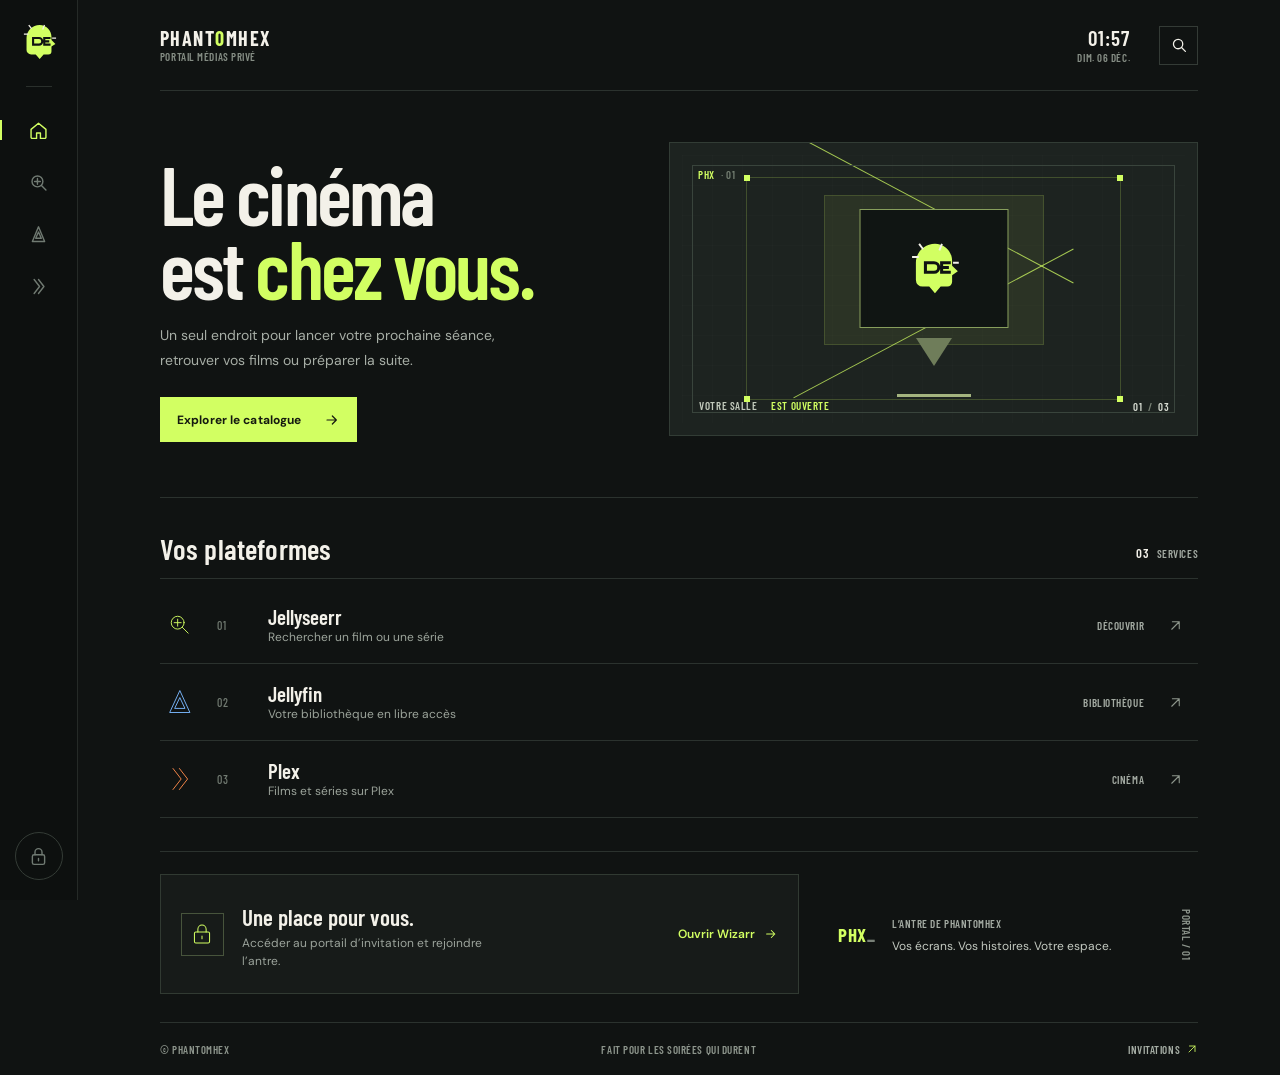
==== index.html @ d04395af "feat: build Phant0mhex media portal and Wizarr stack" ====
<!doctype html>
<html lang="fr">
  <head>
    <meta charset="utf-8" />
    <meta name="viewport" content="width=device-width, initial-scale=1" />
    <meta name="theme-color" content="#101312" />
    <meta name="description" content="L’antre de Phant0mhex — votre cinéma privé, ses bibliothèques et ses invitations." />
    <title>L’antre de Phant0mhex</title>
    <link rel="icon" href="/assets/phantomhex-mark.svg" type="image/svg+xml" />
    <link rel="stylesheet" href="/styles.css" />
    <script src="/app.js" defer></script>
  </head>
  <body>
    <div class="app-shell">
      <aside class="rail" aria-label="Navigation principale">
        <a class="brand-mark" href="#accueil" aria-label="L’antre de Phant0mhex, accueil">
          <img src="/assets/phantomhex-mark.svg" alt="" width="42" height="42" />
        </a>
        <div class="rail-rule"></div>
        <a class="rail-link is-current" href="#accueil" aria-label="Accueil" aria-current="page">
          <svg viewBox="0 0 24 24" aria-hidden="true"><path d="m3.5 10.7 8.5-7 8.5 7v9.1a1.2 1.2 0 0 1-1.2 1.2h-5.1v-6.2h-4.4V21H4.7a1.2 1.2 0 0 1-1.2-1.2z" /></svg>
        </a>
        <a class="rail-link" href="https://scout.phantomhex.cc" target="_blank" rel="noreferrer" aria-label="Rechercher des médias">
          <svg viewBox="0 0 24 24" aria-hidden="true"><circle cx="10.8" cy="10.8" r="6.2" /><path d="m15.4 15.4 5.1 5.1M10.8 7.5v6.6M7.5 10.8h6.6" /></svg>
        </a>
        <a class="rail-link" href="https://jf.phantomhex.cc" target="_blank" rel="noreferrer" aria-label="Jellyfin">
          <svg viewBox="0 0 24 24" aria-hidden="true"><path d="M12 3.2 19 20H5z" /><path d="m12 9.1 3.2 7.2H8.8z" /></svg>
        </a>
        <a class="rail-link" href="https://vision.phantomhex.cc" target="_blank" rel="noreferrer" aria-label="Plex">
          <svg viewBox="0 0 24 24" aria-hidden="true"><path d="m7 4 6.2 8L7 20M12 4l6.2 8-6.2 8" /></svg>
        </a>
        <div class="rail-spacer"></div>
        <a class="rail-link rail-user" href="https://lock.phantomhex.cc" target="_blank" rel="noreferrer" aria-label="Invitations">
          <svg viewBox="0 0 24 24" aria-hidden="true"><rect x="5" y="10" width="14" height="11" rx="2" /><path d="M8 10V7a4 4 0 0 1 8 0v3M12 14.2v2.6" /></svg>
        </a>
      </aside>

      <main id="accueil" class="main-content">
        <header class="topbar">
          <a class="wordmark" href="#accueil">
            <span class="wordmark-name">PHANT<span>0</span>MHEX</span>
            <span class="wordmark-subtitle">PORTAIL MÉDIAS PRIVÉ</span>
          </a>
          <div class="topbar-tools">
            <div class="clock-block" aria-label="Heure locale">
              <span id="clock" class="clock-time">--:--</span>
              <span id="today" class="clock-date">-- / --</span>
            </div>
            <button class="search-toggle" id="search-toggle" aria-label="Rechercher un service" aria-expanded="false" aria-controls="service-search">
              <svg viewBox="0 0 24 24" aria-hidden="true"><circle cx="10.8" cy="10.8" r="6.2" /><path d="m15.4 15.4 5.1 5.1" /></svg>
            </button>
          </div>
        </header>

        <section class="hero" aria-labelledby="hero-title">
          <div class="hero-copy">
            <h1 id="hero-title">Le cinéma<br />est <em>chez vous.</em></h1>
            <p>Un seul endroit pour lancer votre prochaine séance, retrouver vos films ou préparer la suite.</p>
            <a class="button button-primary" href="https://scout.phantomhex.cc" target="_blank" rel="noreferrer">
              <span>Explorer le catalogue</span>
              <svg viewBox="0 0 24 24" aria-hidden="true"><path d="M4.5 12h14m-6-6 6 6-6 6" /></svg>
            </a>
          </div>

          <div class="hero-art" aria-hidden="true">
            <div class="art-grid"></div>
            <div class="art-frame"><span class="frame-corner corner-tl"></span><span class="frame-corner corner-tr"></span><span class="frame-corner corner-bl"></span><span class="frame-corner corner-br"></span></div>
            <div class="screen-object">
              <div class="screen-glow"></div>
              <div class="screen-beam beam-a"></div><div class="screen-beam beam-b"></div>
              <div class="screen-face"><img src="/assets/phantomhex-mark.svg" alt="" /></div>
              <div class="screen-base"></div>
            </div>
            <div class="art-stamp"><span>PHX</span><span>· 01</span></div>
            <div class="art-caption"><span>VOTRE SALLE</span><span>EST OUVERTE</span></div>
            <div class="art-index">01 <span>/</span> 03</div>
          </div>
        </section>

        <section class="services-section" aria-labelledby="services-title">
          <div class="section-heading">
            <div><h2 id="services-title">Vos plateformes</h2></div>
            <div class="service-count"><span>03</span> SERVICES</div>
          </div>
          <div class="service-list" id="service-list">
            <a class="service-row service-scout" href="https://scout.phantomhex.cc" target="_blank" rel="noreferrer" data-search="jellyseerr scout recherche demande film série médias">
              <span class="service-glyph glyph-scout" aria-hidden="true"><svg viewBox="0 0 48 48"><circle cx="20" cy="20" r="11"/><path d="m28 28 10 10M20 14v12M14 20h12"/></svg></span>
              <span class="service-number">01</span>
              <span class="service-main"><span class="service-name">Jellyseerr</span><span class="service-description">Rechercher un film ou une série</span></span>
              <span class="service-tag">DÉCOUVRIR</span>
              <span class="service-open" aria-hidden="true"><svg viewBox="0 0 24 24"><path d="M6 18 18 6M7 6h11v11"/></svg></span>
            </a>
            <a class="service-row service-jellyfin" href="https://jf.phantomhex.cc" target="_blank" rel="noreferrer" data-search="jellyfin bibliothèque libre lecture média">
              <span class="service-glyph glyph-jellyfin" aria-hidden="true"><svg viewBox="0 0 48 48"><path d="m24 5 17 37H7z"/><path d="m24 17 8.5 18h-17z"/></svg></span>
              <span class="service-number">02</span>
              <span class="service-main"><span class="service-name">Jellyfin</span><span class="service-description">Votre bibliothèque en libre accès</span></span>
              <span class="service-tag">BIBLIOTHÈQUE</span>
              <span class="service-open" aria-hidden="true"><svg viewBox="0 0 24 24"><path d="M6 18 18 6M7 6h11v11"/></svg></span>
            </a>
            <a class="service-row service-plex" href="https://vision.phantomhex.cc" target="_blank" rel="noreferrer" data-search="plex films séries cinéma serveur">
              <span class="service-glyph glyph-plex" aria-hidden="true"><svg viewBox="0 0 48 48"><path d="m12 6 14 18-14 18M23 6l14 18-14 18"/></svg></span>
              <span class="service-number">03</span>
              <span class="service-main"><span class="service-name">Plex</span><span class="service-description">Films et séries sur Plex</span></span>
              <span class="service-tag">CINÉMA</span>
              <span class="service-open" aria-hidden="true"><svg viewBox="0 0 24 24"><path d="M6 18 18 6M7 6h11v11"/></svg></span>
            </a>
          </div>
          <div class="search-panel" id="service-search" hidden>
            <label for="service-query">Rechercher une plateforme</label>
            <div class="search-field"><svg viewBox="0 0 24 24" aria-hidden="true"><circle cx="10.8" cy="10.8" r="6.2"/><path d="m15.4 15.4 5.1 5.1"/></svg><input id="service-query" type="search" placeholder="Plex, Jellyfin, recherche…" autocomplete="off" /><button id="search-clear" aria-label="Effacer la recherche">×</button></div>
            <p class="search-empty" id="search-empty" hidden>Aucun service ne correspond à cette recherche.</p>
          </div>
        </section>

        <section class="lower-band" aria-label="Accès complémentaires">
          <div class="invite-panel">
            <div class="invite-symbol" aria-hidden="true"><svg viewBox="0 0 32 32"><rect x="5" y="13" width="22" height="16" rx="2"/><path d="M10 13V9a6 6 0 0 1 12 0v4M16 19v4"/></svg></div>
            <div class="invite-copy"><h2>Une place pour vous.</h2><p>Accéder au portail d’invitation et rejoindre l’antre.</p></div>
            <a class="text-link" href="https://lock.phantomhex.cc" target="_blank" rel="noreferrer"><span>Ouvrir Wizarr</span><svg viewBox="0 0 24 24" aria-hidden="true"><path d="M4.5 12h14m-6-6 6 6-6 6"/></svg></a>
          </div>
          <div class="system-note"><span class="note-mark">PHX<span>_</span></span><div><span class="section-label">L’ANTRE DE PHANT0MHEX</span><p>Vos écrans. Vos histoires. Votre espace.</p></div><span class="note-version">PORTAL / 01</span></div>
        </section>

        <footer class="footer"><span>© PHANT0MHEX</span><span>FAIT POUR LES SOIRÉES QUI DURENT</span><a href="https://lock.phantomhex.cc" target="_blank" rel="noreferrer">INVITATIONS <svg viewBox="0 0 24 24" aria-hidden="true"><path d="M6 18 18 6M7 6h11v11"/></svg></a></footer>
      </main>
    </div>
  </body>
</html>
---- styles.css ----
@font-face { font-display: swap; font-family: 'Barlow Condensed'; font-style: normal; font-weight: 500; src: url('/assets/fonts/barlow-condensed-500.woff2') format('woff2'); }
@font-face { font-display: swap; font-family: 'Barlow Condensed'; font-style: normal; font-weight: 600; src: url('/assets/fonts/barlow-condensed-600.woff2') format('woff2'); }
@font-face { font-display: swap; font-family: 'Barlow Condensed'; font-style: normal; font-weight: 700; src: url('/assets/fonts/barlow-condensed-700.woff2') format('woff2'); }
@font-face { font-display: swap; font-family: 'DM Sans'; font-style: normal; font-weight: 400 700; src: url('/assets/fonts/dm-sans-variable.woff2') format('woff2'); }

:root {
  color-scheme: dark;
  --ink: #101312;
  --panel: #171b19;
  --panel-raised: #1d2320;
  --line: #2b322e;
  --paper: #f3f1e9;
  --muted: #a3aaa2;
  --acid: #d2ff62;
  --orange: #ff8b4b;
  --blue: #7ab8ff;
  --font-display: 'Barlow Condensed', 'Arial Narrow', sans-serif;
  --font-body: 'DM Sans', 'Avenir Next', sans-serif;
}

* { box-sizing: border-box; }
html { scroll-behavior: smooth; scrollbar-color: #596158 var(--ink); }
body { margin: 0; min-width: 320px; background: var(--ink); color: var(--paper); font-family: var(--font-body); font-size: 14px; -webkit-font-smoothing: antialiased; }
::selection { color: var(--ink); background: var(--acid); }
button, input { font: inherit; }
a { color: inherit; }
a:focus-visible, button:focus-visible, input:focus-visible { outline: 2px solid var(--acid); outline-offset: 4px; }
svg { display: block; }
.app-shell { min-height: 100vh; }
.rail { align-items: center; background: #0d100f; border-right: 1px solid #252a27; display: flex; flex-direction: column; inset: 0 auto 0 0; padding: 21px 0 16px; position: fixed; width: 78px; z-index: 5; }
.brand-mark { display: grid; height: 42px; place-items: center; width: 42px; }
.brand-mark img { display: block; height: 42px; width: 42px; }
.rail-rule { background: #2a302c; height: 1px; margin: 23px 0 17px; width: 26px; }
.rail-link { align-items: center; color: #707a72; display: grid; height: 48px; justify-items: center; margin: 2px 0; position: relative; transition: color 180ms ease, background 180ms ease; width: 48px; }
.rail-link:hover, .rail-link.is-current { color: var(--acid); }
.rail-link.is-current::before { background: var(--acid); content: ''; height: 20px; left: -15px; position: absolute; width: 2px; }
.rail-link svg { fill: none; height: 21px; stroke: currentColor; stroke-linecap: round; stroke-linejoin: round; stroke-width: 1.6; width: 21px; }
.rail-spacer { flex: 1; }
.rail-user { border: 1px solid #343c36; border-radius: 50%; margin-bottom: 4px; }
.main-content { margin-left: 78px; max-width: 1700px; padding: 0 clamp(28px, 6.4vw, 106px); }
.topbar { align-items: center; border-bottom: 1px solid var(--line); display: flex; height: 91px; justify-content: space-between; }
.wordmark { display: flex; flex-direction: column; gap: 2px; text-decoration: none; }
.wordmark-name { font-family: var(--font-display); font-size: 20px; font-weight: 700; letter-spacing: .075em; line-height: 1; }
.wordmark-name span { color: var(--acid); }
.wordmark-subtitle, .section-label, .service-tag, .service-count, .clock-date, .footer, .art-caption, .art-index, .art-stamp, .note-version { font-family: var(--font-display); font-size: 11px; font-weight: 600; letter-spacing: .05em; }
.wordmark-subtitle { color: #858d84; }
.topbar-tools { align-items: center; display: flex; gap: 29px; }
.clock-block { align-items: flex-end; display: flex; flex-direction: column; gap: 3px; }
.clock-time { font-family: var(--font-display); font-size: 21px; font-weight: 600; letter-spacing: .045em; line-height: 1; }
.clock-date { color: #858d84; }
.search-toggle { align-items: center; background: transparent; border: 1px solid #343b36; color: var(--paper); cursor: pointer; display: grid; height: 39px; justify-items: center; transition: border-color 160ms ease, color 160ms ease; width: 39px; }
.search-toggle:hover, .search-toggle[aria-expanded='true'] { border-color: var(--acid); color: var(--acid); }
.search-toggle svg { fill: none; height: 18px; stroke: currentColor; stroke-linecap: round; stroke-width: 1.7; width: 18px; }
.hero { align-items: center; display: grid; gap: clamp(26px, 6vw, 82px); grid-template-columns: minmax(330px, .9fr) minmax(390px, 1.1fr); min-height: 385px; padding: 40px 0 50px; }
.hero-copy { max-width: 480px; padding: 5px 0; }
.section-label { color: #a6aea6; }
h1, h2, p { margin-top: 0; }
h1 { font-family: var(--font-display); font-size: clamp(56px, 6.4vw, 88px); font-weight: 600; letter-spacing: -.035em; line-height: .9; margin: 21px 0 19px; }
h1 em { color: var(--acid); font-style: normal; }
.hero-copy > p { color: #a7aea6; font-size: 14px; line-height: 1.75; margin: 0 0 25px; max-width: 350px; }
.button { align-items: center; display: inline-flex; font-size: 12px; font-weight: 700; gap: 23px; justify-content: space-between; letter-spacing: .01em; min-height: 45px; padding: 0 17px; text-decoration: none; transition: background 170ms ease, color 170ms ease, transform 170ms ease; }
.button:hover { transform: translateY(-2px); }
.button-primary { background: var(--acid); color: #151910; }
.button-primary:hover { background: #e0ff8b; }
.button svg, .text-link svg { fill: none; height: 16px; stroke: currentColor; stroke-linecap: round; stroke-linejoin: round; stroke-width: 1.8; width: 16px; }
.hero-art { background: var(--panel-raised); border: 1px solid #323c35; height: 294px; overflow: hidden; padding: 12px; position: relative; }
.hero-art::after { border: 1px solid #39443c; content: ''; inset: 22px; pointer-events: none; position: absolute; }
.art-grid { background-image: linear-gradient(#ffffff07 1px, transparent 1px), linear-gradient(90deg, #ffffff07 1px, transparent 1px); background-size: 30px 30px; inset: 12px; opacity: .45; position: absolute; }
.art-frame { border: 1px solid #d2ff6233; inset: 34px 76px 35px 76px; position: absolute; }
.frame-corner { background: var(--acid); height: 6px; position: absolute; width: 6px; }
.corner-tl { left: -3px; top: -3px; }.corner-tr { right: -3px; top: -3px; }.corner-bl { bottom: -3px; left: -3px; }.corner-br { bottom: -3px; right: -3px; }
.screen-object { height: 190px; left: 50%; position: absolute; top: 47px; transform: translateX(-50%); width: min(44%, 220px); }
.screen-glow { background: #d2ff6213; border: 1px solid #d2ff6225; height: 150px; left: 50%; position: absolute; top: 5px; transform: translateX(-50%); width: 100%; }
.screen-beam { background: var(--acid); height: 1px; opacity: .75; position: absolute; top: 18px; transform-origin: center; width: 144%; }
.beam-a { left: -22%; transform: rotate(28deg); }.beam-b { left: -22%; top: 133px; transform: rotate(-28deg); }
.screen-face { align-items: center; background: #101513; border: 7px solid #101513; outline: 1px solid #879e5c; display: grid; height: 117px; left: 50%; place-items: center; position: absolute; top: 20px; transform: translateX(-50%); width: 147px; }
.screen-face img { height: 61px; image-rendering: auto; width: 61px; }
.screen-base { border-bottom: 0; border-left: 18px solid transparent; border-right: 18px solid transparent; border-top: 28px solid #6f7d5a; bottom: 14px; height: 0; left: calc(50% - 18px); position: absolute; width: 0; }
.screen-base::after { background: #a4b47f; bottom: -31px; content: ''; height: 3px; left: -37px; position: absolute; width: 74px; }
.art-stamp { color: var(--acid); left: 28px; position: absolute; top: 25px; }
.art-stamp span + span { color: #727d70; margin-left: 6px; }
.art-caption { bottom: 23px; color: #c3cbbd; display: flex; gap: 14px; left: 29px; position: absolute; }
.art-caption span:last-child { color: var(--acid); }
.art-index { bottom: 22px; color: #d6dbd1; position: absolute; right: 28px; }
.art-index span { color: #798276; padding: 0 3px; }
.services-section { border-top: 1px solid var(--line); padding: 28px 0 33px; }
.section-heading { align-items: flex-end; display: flex; justify-content: space-between; margin-bottom: 13px; }
.section-heading h2 { font-family: var(--font-display); font-size: 29px; font-weight: 600; letter-spacing: .005em; line-height: 1.1; margin: 7px 0 0; }
.service-count { color: #a3aaa2; padding-bottom: 4px; }
.service-count span { color: var(--paper); font-size: 13px; margin-right: 5px; }
.service-list { border-top: 1px solid var(--line); padding-top: 8px; }
.service-row { align-items: center; border-bottom: 1px solid var(--line); display: grid; gap: 17px; grid-template-columns: 40px 34px minmax(170px, 1fr) auto 30px; min-height: 77px; padding: 0 7px 0 0; text-decoration: none; transition: background 160ms ease; }
.service-row:hover { background: #1a201c; }
.service-glyph { align-items: center; display: grid; height: 40px; justify-items: center; width: 40px; }
.service-glyph svg { fill: none; height: 28px; stroke: currentColor; stroke-linecap: round; stroke-linejoin: round; stroke-width: 1.6; width: 28px; }
.glyph-scout { color: var(--acid); }.glyph-jellyfin { color: var(--blue); }.glyph-plex { color: var(--orange); }
.service-number { color: #727b72; font-family: var(--font-display); font-size: 12px; letter-spacing: .09em; }
.service-main { display: flex; flex-direction: column; gap: 2px; }
.service-name { font-family: var(--font-display); font-size: 21px; font-weight: 600; line-height: 1; }
.service-description { color: #9ba39a; font-size: 12px; }
.service-tag { color: #a3aaa2; justify-self: end; }
.service-open { align-items: center; color: #8d968c; display: grid; height: 28px; justify-items: center; width: 28px; }
.service-open svg { fill: none; height: 15px; stroke: currentColor; stroke-linecap: round; stroke-linejoin: round; stroke-width: 1.7; width: 15px; }
.service-row:hover .service-open { color: var(--acid); }
.search-panel { background: var(--panel); border: 1px solid #303931; margin-top: 16px; padding: 16px; }
.search-panel label { color: #abb3aa; display: block; font-family: var(--font-display); font-size: 12px; font-weight: 600; letter-spacing: .1em; margin-bottom: 9px; text-transform: uppercase; }
.search-field { align-items: center; border-bottom: 1px solid #515a51; display: flex; gap: 11px; padding: 8px 0; }
.search-field svg { fill: none; flex: 0 0 18px; height: 18px; stroke: #9fa79e; stroke-linecap: round; stroke-width: 1.7; width: 18px; }
.search-field input { background: transparent; border: 0; color: var(--paper); flex: 1; min-width: 0; outline: none; }
.search-field input::placeholder { color: #788078; }
.search-field button { background: transparent; border: 0; color: #9fa79e; cursor: pointer; font-size: 24px; line-height: 1; }
.search-empty { color: #a3aaa2; font-size: 12px; margin: 13px 0 0; }
.lower-band { align-items: stretch; border-top: 1px solid var(--line); display: grid; gap: 34px; grid-template-columns: 1.4fr .8fr; padding: 22px 0 28px; }
.invite-panel { align-items: center; background: var(--panel); border: 1px solid #313a32; display: grid; gap: 18px; grid-template-columns: 43px 1fr auto; min-height: 120px; padding: 18px 20px; }
.invite-symbol { align-items: center; border: 1px solid #47543c; color: var(--acid); display: grid; height: 43px; justify-items: center; width: 43px; }
.invite-symbol svg { fill: none; height: 22px; stroke: currentColor; stroke-linecap: round; stroke-linejoin: round; stroke-width: 1.5; width: 22px; }
.invite-copy h2 { font-family: var(--font-display); font-size: 23px; font-weight: 600; line-height: 1; margin: 7px 0 5px; }
.invite-copy p { color: #9ba39b; font-size: 12px; line-height: 1.5; margin: 0; max-width: 270px; }
.text-link { align-items: center; color: var(--acid); display: inline-flex; font-size: 12px; font-weight: 600; gap: 9px; text-decoration: none; white-space: nowrap; }
.text-link:hover { color: #e5ff9c; }
.text-link svg { height: 14px; width: 14px; }
.system-note { align-items: center; display: flex; gap: 16px; padding: 0 5px; }
.note-mark { color: var(--acid); font-family: var(--font-display); font-size: 19px; font-weight: 700; letter-spacing: .04em; }
.note-mark span { color: #788077; }
.system-note .section-label { color: #a3aaa2; }
.system-note p { color: #c3c9c0; font-size: 12px; margin: 6px 0 0; }
.note-version { color: #8d958c; margin-left: auto; writing-mode: vertical-rl; }
.footer { align-items: center; border-top: 1px solid var(--line); color: #8d958c; display: flex; justify-content: space-between; min-height: 53px; }
.footer a { align-items: center; color: #a6aea5; display: inline-flex; gap: 6px; text-decoration: none; }.footer a:hover { color: var(--acid); }.footer a svg { fill: none; height: 12px; stroke: var(--acid); stroke-linecap: round; stroke-linejoin: round; stroke-width: 1.7; width: 12px; }

@media (min-width: 1500px) {
  .main-content { margin-left: max(78px, calc((100vw - 1510px) / 2)); }
  .hero { min-height: 425px; }
  .hero-art { height: 328px; }
  .screen-object { top: 62px; }
}
@media (max-width: 1050px) {
  .main-content { padding-left: 42px; padding-right: 42px; }
  .hero { gap: 30px; grid-template-columns: minmax(275px, .85fr) minmax(330px, 1.15fr); }
  .hero-art { height: 265px; }
  .art-frame { left: 44px; right: 44px; }
  .lower-band { gap: 20px; grid-template-columns: 1fr; }
  .system-note { min-height: 55px; }
}
@media (min-width: 721px) and (max-width: 790px) {
  .hero { gap: 22px; grid-template-columns: minmax(0, .9fr) minmax(0, 1.1fr); }
  h1 { font-size: clamp(44px, 7.6vw, 60px); }
  .hero-art { height: 240px; }
}
@media (max-width: 720px) {
  .rail { border-bottom: 1px solid #252a27; border-right: 0; bottom: auto; flex-direction: row; height: 66px; justify-content: space-between; padding: 0 13px; right: 0; top: 0; width: 100%; }
  .brand-mark { flex: 0 0 40px; height: 40px; width: 40px; }
  .brand-mark img { height: 38px; width: 38px; }
  .rail-rule { height: 25px; margin: 0 3px; width: 1px; }
  .rail-link { height: 42px; margin: 0; width: 42px; }
  .rail-link.is-current::before { bottom: -12px; height: 2px; left: calc(50% - 10px); width: 20px; }
  .rail-spacer { display: none; }
  .rail-user { margin: 0; }
  .main-content { margin-left: 0; padding: 0 22px; }
  .topbar { height: 112px; padding-top: 46px; }
  .topbar-tools { gap: 15px; }
  .clock-time { font-size: 18px; }
  .search-toggle { height: 35px; width: 35px; }
  .hero { gap: 25px; grid-template-columns: 1fr; padding: 35px 0 34px; }
  h1 { font-size: clamp(58px, 14vw, 80px); }
  .hero-copy > p { max-width: 390px; }
  .hero-art { height: clamp(225px, 61vw, 280px); }
  .art-frame { inset: 28px 38px; }
  .screen-object { height: 175px; top: 38px; width: 44%; }
  .screen-face { height: 103px; width: 128px; }
  .screen-face img { height: 53px; width: 53px; }
  .services-section { padding: 24px 0 26px; }
  .service-row { gap: 9px; grid-template-columns: 34px 25px minmax(100px, 1fr) 28px; min-height: 72px; }
  .service-glyph { height: 33px; width: 33px; }
  .service-glyph svg { height: 25px; width: 25px; }
  .service-number { font-size: 12px; }
  .service-name { font-size: 19px; }
  .service-description { font-size: 12px; }
  .service-tag { display: none; }
  .lower-band { padding: 17px 0 21px; }
  .invite-panel { align-items: start; gap: 12px; grid-template-columns: 37px 1fr; padding: 16px; }
  .invite-symbol { height: 37px; width: 37px; }
  .invite-copy h2 { font-size: 21px; }
  .invite-copy p { font-size: 12px; }
  .text-link { grid-column: 2; margin-top: 2px; }
  .system-note { gap: 13px; padding: 0 2px; }
  .system-note p { font-size: 12px; }
  .footer { flex-wrap: wrap; gap: 9px 14px; justify-content: space-between; padding: 13px 0; }
  .footer > span:nth-child(2) { display: none; }
}
@media (max-width: 390px) {
  .main-content { padding: 0 16px; }
  .rail { padding: 0 8px; }
  .rail-link { width: 38px; }
  .wordmark-name { font-size: 18px; }
  .topbar-tools { gap: 11px; }
  .art-caption { gap: 7px; left: 19px; }
  .art-index { right: 19px; }
  .service-row { grid-template-columns: 30px 21px minmax(100px, 1fr) 26px; }
}
@media (prefers-reduced-motion: reduce) {
  *, *::before, *::after { scroll-behavior: auto !important; transition-duration: .01ms !important; }
}
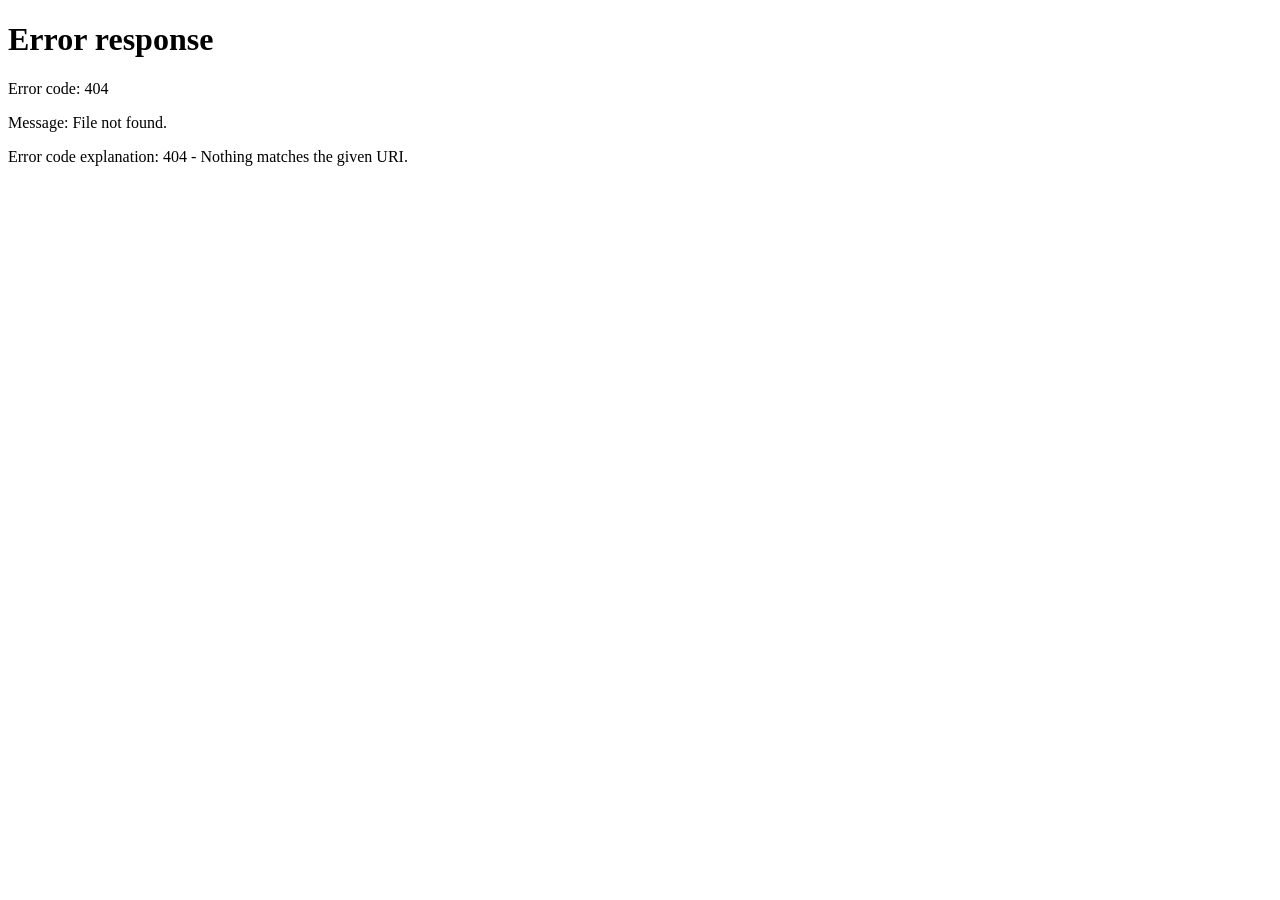
==== commit 8d9c047e: "feat: require Jellyfin sign-in for portal" ====
--- a/index.html
+++ b/index.html
@@ -42,6 +42,8 @@
             <span class="wordmark-subtitle">PORTAIL MÉDIAS PRIVÉ</span>
           </a>
           <div class="topbar-tools">
+            <span id="account-name" class="account-name" aria-live="polite"></span>
+            <button id="logout-button" class="logout-button" type="button">Déconnexion</button>
             <div class="clock-block" aria-label="Heure locale">
               <span id="clock" class="clock-time">--:--</span>
               <span id="today" class="clock-date">-- / --</span>
--- a/styles.css
+++ b/styles.css
@@ -45,6 +45,10 @@
 .wordmark-subtitle, .section-label, .service-tag, .service-count, .clock-date, .footer, .art-caption, .art-index, .art-stamp, .note-version { font-family: var(--font-display); font-size: 11px; font-weight: 600; letter-spacing: .05em; }
 .wordmark-subtitle { color: #858d84; }
 .topbar-tools { align-items: center; display: flex; gap: 29px; }
+.account-name { color: var(--muted); font-size: 12px; max-width: 160px; overflow: hidden; text-overflow: ellipsis; white-space: nowrap; }
+.logout-button { background: transparent; border: 0; color: #a3aaa2; cursor: pointer; font-size: 12px; padding: 8px 0; text-underline-offset: 4px; }
+.logout-button:hover { color: var(--acid); text-decoration: underline; }
+.logout-button:disabled { cursor: wait; opacity: .6; }
 .clock-block { align-items: flex-end; display: flex; flex-direction: column; gap: 3px; }
 .clock-time { font-family: var(--font-display); font-size: 21px; font-weight: 600; letter-spacing: .045em; line-height: 1; }
 .clock-date { color: #858d84; }
@@ -159,6 +163,8 @@
   .main-content { margin-left: 0; padding: 0 22px; }
   .topbar { height: 112px; padding-top: 46px; }
   .topbar-tools { gap: 15px; }
+  .account-name { max-width: 92px; }
+  .logout-button { font-size: 11px; }
   .clock-time { font-size: 18px; }
   .search-toggle { height: 35px; width: 35px; }
   .hero { gap: 25px; grid-template-columns: 1fr; padding: 35px 0 34px; }
@@ -201,3 +207,42 @@
 @media (prefers-reduced-motion: reduce) {
   *, *::before, *::after { scroll-behavior: auto !important; transition-duration: .01ms !important; }
 }
+
+/* Jellyfin-backed portal sign-in */
+.login-page { background: var(--ink); min-height: 100svh; }
+.login-shell { display: flex; flex-direction: column; margin: 0 auto; max-width: 1240px; min-height: 100svh; padding: 28px clamp(22px, 6vw, 84px) 23px; }
+.login-brand { align-items: center; align-self: flex-start; color: inherit; display: flex; gap: 13px; text-decoration: none; }
+.login-brand img { height: 48px; width: 48px; }
+.login-brand > span { display: flex; flex-direction: column; gap: 2px; }
+.login-brand strong { font-family: var(--font-display); font-size: 20px; font-weight: 700; letter-spacing: .075em; line-height: 1; }
+.login-brand strong span { color: var(--acid); }
+.login-brand small { color: #858d84; font-family: var(--font-display); font-size: 11px; font-weight: 600; letter-spacing: .05em; }
+.login-content { align-items: center; display: grid; flex: 1; gap: clamp(36px, 9vw, 132px); grid-template-columns: minmax(0, 1fr) minmax(300px, 410px); margin: 26px auto; max-width: 1030px; width: 100%; }
+.login-copy { max-width: 490px; }
+.login-overline { color: var(--acid); font-family: var(--font-display); font-size: 11px; font-weight: 600; letter-spacing: .09em; }
+.login-copy h1 { font-size: clamp(54px, 7vw, 88px); margin-top: 19px; }
+.login-copy h1 em { color: var(--acid); font-style: normal; }
+.login-copy p { color: #a7aea6; font-size: 15px; line-height: 1.75; max-width: 390px; }
+.login-form { background: var(--panel); border: 1px solid #303931; display: flex; flex-direction: column; padding: clamp(20px, 3vw, 32px); }
+.login-form label { color: #c1c8be; font-size: 13px; font-weight: 600; margin: 0 0 8px; }
+.login-form input { background: #101513; border: 1px solid #39423b; border-radius: 0; color: var(--paper); font-size: 16px; min-height: 48px; padding: 11px 13px; width: 100%; }
+.login-form input + label { margin-top: 20px; }
+.login-form input:focus-visible { border-color: var(--acid); outline: 2px solid var(--acid); outline-offset: 2px; }
+.login-submit { border: 0; cursor: pointer; font-size: 13px; margin-top: 22px; min-height: 49px; width: 100%; }
+.login-submit:disabled { cursor: wait; opacity: .65; }
+.login-error { background: #2d1c18; border: 1px solid #78452f; color: #ffc19f; font-size: 13px; line-height: 1.5; margin: 16px 0 0; padding: 11px 12px; }
+.login-privacy { color: #919a90; font-size: 12px; line-height: 1.6; margin: 15px 0 0; }
+.login-foot { align-items: center; border-top: 1px solid var(--line); color: #8d968c; display: flex; font-family: var(--font-display); font-size: 11px; font-weight: 600; justify-content: space-between; letter-spacing: .07em; padding-top: 15px; }
+.login-foot > span:first-child { color: var(--paper); font-size: 15px; }
+.login-foot > span:first-child span { color: var(--acid); }
+@media (max-width: 720px) {
+  .login-shell { padding: 20px 22px 18px; }
+  .login-content { align-content: center; gap: 24px; grid-template-columns: 1fr; margin: 34px auto; max-width: 430px; }
+  .login-copy h1 { font-size: clamp(52px, 13vw, 72px); margin-bottom: 14px; }
+  .login-copy p { font-size: 14px; margin-bottom: 0; }
+  .login-form { padding: 20px; }
+}
+@media (max-width: 390px) {
+  .login-shell { padding-inline: 16px; }
+  .login-content { margin-block: 24px; }
+}
